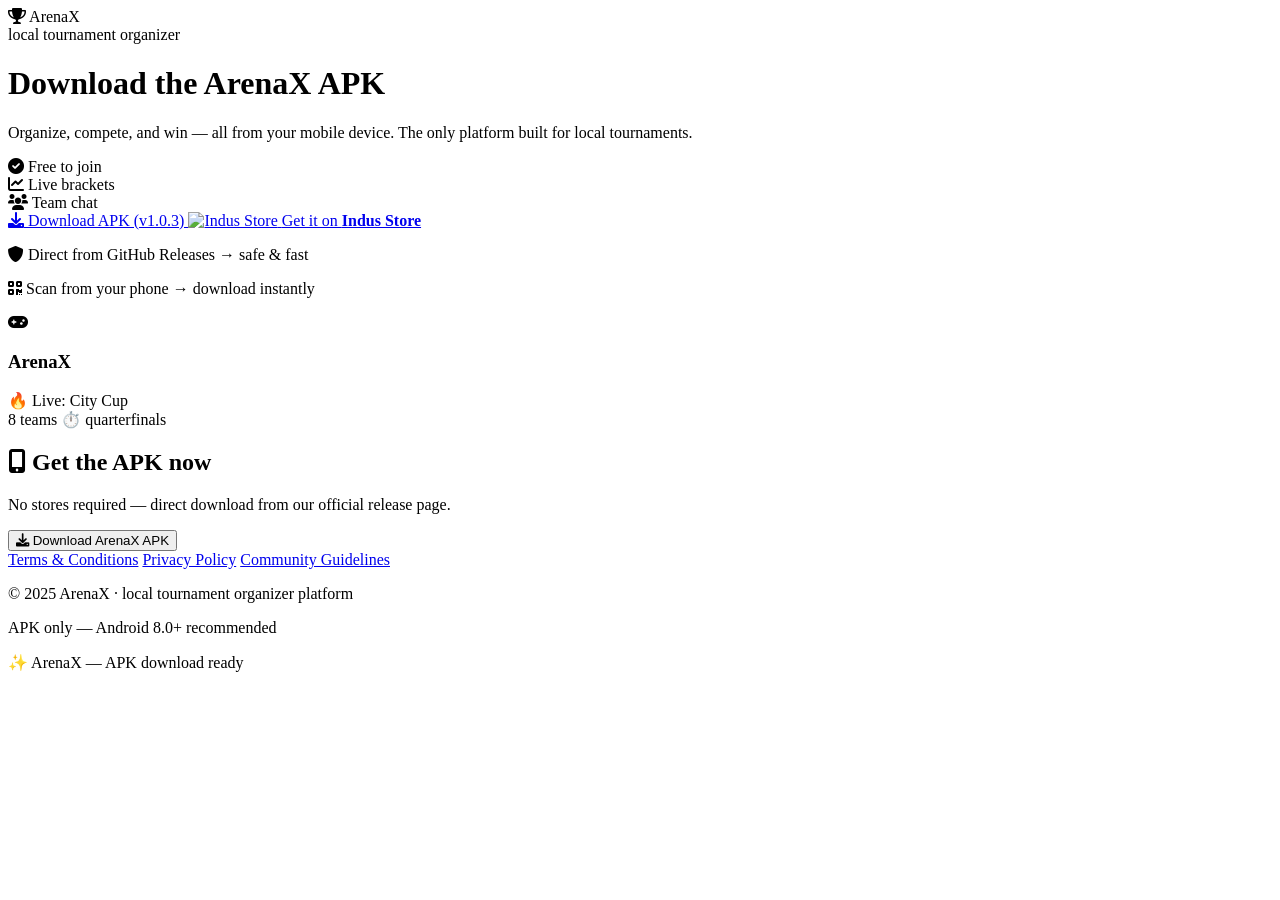
==== index.html @ a6e37fad "Add index.html for ArenaX APK download page" ====
<!DOCTYPE html>
<html lang="en">
<head>
  <meta charset="UTF-8">
  <meta name="viewport" content="width=device-width, initial-scale=1.0, viewport-fit=cover">

  <!-- ===== SEO META TAGS ===== -->
  <title>ArenaX · Download APK v1.0.3 | Local Tournament Organizer</title>
  <meta name="description" content="Download ArenaX APK v1.0.3 – the ultimate platform for organizing local tournaments. Free, fast, and direct from GitHub and Indus Store.">
  <meta name="keywords" content="ArenaX, APK download, local tournaments, tournament organizer, gaming app, Indus Store, Android">
  <meta name="author" content="ArenaX Team">
  <link rel="canonical" href="https://arenax-11.vercel.app/">

  <!-- Open Graph -->
  <meta property="og:title" content="ArenaX · Download APK v1.0.3">
  <meta property="og:description" content="Organize local tournaments, live brackets, team chat – all from your phone. Download the latest APK now.">
  <meta property="og:image" content="https://arenax-11.vercel.app/og-image.png"> <!-- replace with your image -->
  <meta property="og:url" content="https://arenax-11.vercel.app/">
  <meta property="og:type" content="website">

  <!-- Twitter Card -->
  <meta name="twitter:card" content="summary_large_image">
  <meta name="twitter:title" content="ArenaX · Download APK v1.0.3">
  <meta name="twitter:description" content="The free app for local tournament organizers. Get the APK from GitHub or Indus Store.">
  <meta name="twitter:image" content="https://arenax-11.vercel.app/og-image.png"> <!-- replace -->

  <!-- ===== STYLES & FONTS ===== -->
  <link rel="stylesheet" href="style.css">
  <link rel="stylesheet" href="https://cdnjs.cloudflare.com/ajax/libs/font-awesome/6.0.0-beta3/css/all.min.css">
  <link href="https://fonts.googleapis.com/css2?family=Inter:opsz,wght@14..32,400;14..32,600;14..32,700;14..32,800&display=swap" rel="stylesheet">
</head>
<body>
  <div class="container">
    <!-- brand -->
    <div class="brand">
      <div class="logo">
        <i class="fas fa-trophy"></i> Arena<span>X</span>
      </div>
      <div class="tagline">local tournament organizer</div>
    </div>

    <!-- hero -->
    <div class="hero">
      <div class="hero-text">
        <h1>Download the <span>ArenaX</span> APK</h1>
        <p>Organize, compete, and win — all from your mobile device. The only platform built for local tournaments.</p>
        <div class="badges">
          <div class="badge"><i class="fas fa-check-circle"></i> Free to join</div>
          <div class="badge"><i class="fas fa-chart-line"></i> Live brackets</div>
          <div class="badge"><i class="fas fa-users"></i> Team chat</div>
        </div>

        <!-- DOWNLOAD AREA: two buttons -->
        <div class="download-area">
          <!-- Main APK (GitHub) -->
          <a href="#" id="direct-apk-btn" class="btn-apk-main">
            <i class="fas fa-download"></i> Download APK (v1.0.3)
          </a>

          <!-- Indus Store button with local indus.png -->
          <a href="https://www.indusappstore.com/apps/sports/arenax/com.arenax.app/?page=details&id=com.arenax.app" target="_blank" rel="noopener noreferrer" class="btn-store">
            <img src="indus.png" alt="Indus Store" class="store-icon" width="22" height="22">
            <span>Get it on <strong>Indus Store</strong></span>
          </a>

          <p class="info-text"><i class="fas fa-shield-alt"></i> Direct from GitHub Releases → safe & fast</p>
        </div>
        <p class="qr-hint"><i class="fas fa-qrcode"></i> Scan from your phone → download instantly</p>
      </div>

      <!-- phone mock -->
      <div class="hero-mock">
        <div class="phone-card">
          <i class="fas fa-gamepad"></i>
          <h3>ArenaX</h3>
          <div class="tourney-chip">🔥 Live: City Cup</div>
          <div class="mini-stats">
            <span>8 teams</span>
            <span>⏱️ quarterfinals</span>
          </div>
        </div>
      </div>
    </div>

    <!-- bottom CTA -->
    <div class="bottom-cta">
      <h2><i class="fas fa-mobile-alt"></i> Get the APK now</h2>
      <p>No stores required — direct download from our official release page.</p>
      <button id="bottom-apk-btn" class="btn-outline"><i class="fas fa-download"></i> Download ArenaX APK</button>
    </div>

    <!-- footer -->
    <footer>
      <div class="footer-legal-links">
        <a href="terms-condition.txt" target="_blank" rel="noopener noreferrer">Terms & Conditions</a>
        <a href="privacy-policy.txt" target="_blank" rel="noopener noreferrer">Privacy Policy</a>
        <a href="community-guideline.txt" target="_blank" rel="noopener noreferrer">Community Guidelines</a>
      </div>
      <p>© 2025 ArenaX · local tournament organizer platform</p>
      <p class="tiny">APK only — Android 8.0+ recommended</p>
    </footer>
  </div>

  <!-- toast -->
  <div id="toast-msg" class="toast-message">✨ ArenaX — APK download ready</div>

  <script src="script.js"></script>
</body>
</html>
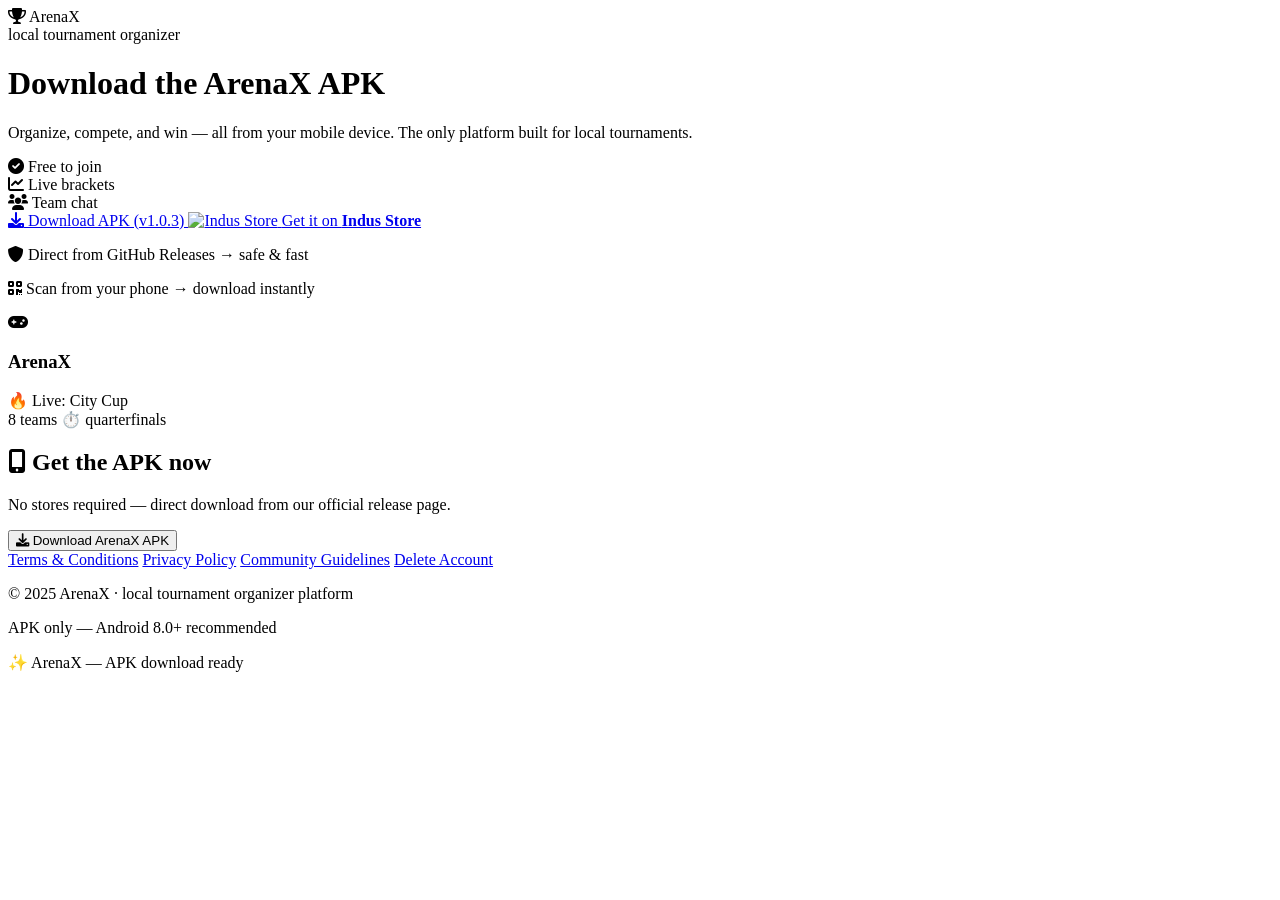
==== commit 04aa6e89: "Add 'Delete Account' link to footer" ====
--- a/index.html
+++ b/index.html
@@ -95,6 +95,7 @@
         <a href="terms-condition.txt" target="_blank" rel="noopener noreferrer">Terms & Conditions</a>
         <a href="privacy-policy.txt" target="_blank" rel="noopener noreferrer">Privacy Policy</a>
         <a href="community-guideline.txt" target="_blank" rel="noopener noreferrer">Community Guidelines</a>
+        <a href="community-guideline.txt" target="_blank" rel="noopener noreferrer">Delete Account</a>
       </div>
       <p>© 2025 ArenaX · local tournament organizer platform</p>
       <p class="tiny">APK only — Android 8.0+ recommended</p>
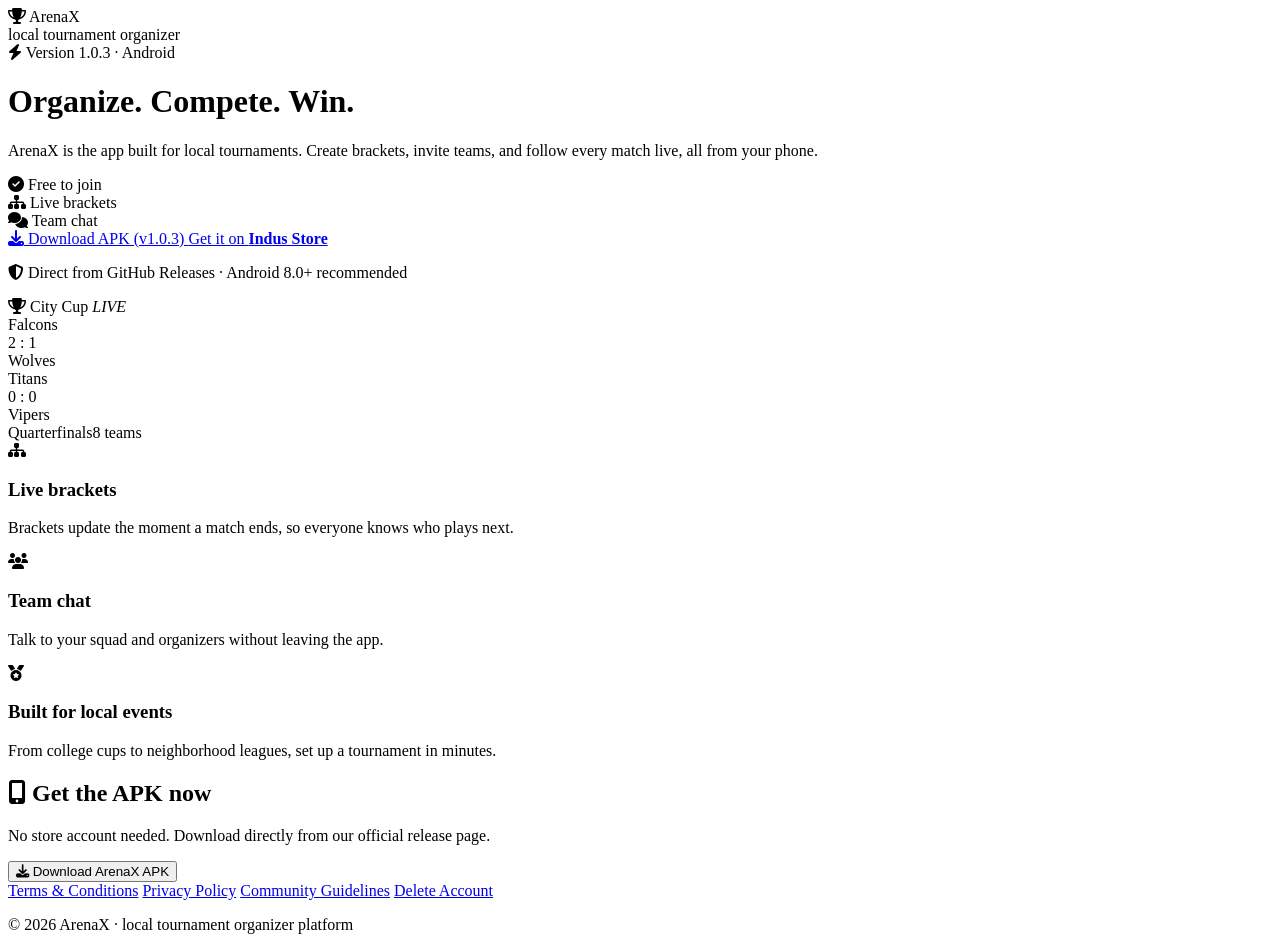
==== commit eb8bbf44: "Revise SEO meta tags and update links Updated SEO meta tags, links, and content for clarity and accu" ====
--- a/index.html
+++ b/index.html
@@ -3,107 +3,146 @@
 <head>
   <meta charset="UTF-8">
   <meta name="viewport" content="width=device-width, initial-scale=1.0, viewport-fit=cover">
+  <meta name="theme-color" content="#0b0d1a">
 
-  <!-- ===== SEO META TAGS ===== -->
+  <!-- SEO -->
   <title>ArenaX · Download APK v1.0.3 | Local Tournament Organizer</title>
-  <meta name="description" content="Download ArenaX APK v1.0.3 – the ultimate platform for organizing local tournaments. Free, fast, and direct from GitHub and Indus Store.">
+  <meta name="description" content="Download ArenaX APK v1.0.3 – the platform for organizing local tournaments. Live brackets, team chat, free to join.">
   <meta name="keywords" content="ArenaX, APK download, local tournaments, tournament organizer, gaming app, Indus Store, Android">
   <meta name="author" content="ArenaX Team">
-  <link rel="canonical" href="https://arenax-11.vercel.app/">
+  <link rel="canonical" href="https://arenax-legal.vercel.app/">
 
-  <!-- Open Graph -->
+  <!-- Open Graph (add og-image.png, 1200x630, to the repo root if you want a preview image) -->
   <meta property="og:title" content="ArenaX · Download APK v1.0.3">
-  <meta property="og:description" content="Organize local tournaments, live brackets, team chat – all from your phone. Download the latest APK now.">
-  <meta property="og:image" content="https://arenax-11.vercel.app/og-image.png"> <!-- replace with your image -->
-  <meta property="og:url" content="https://arenax-11.vercel.app/">
+  <meta property="og:description" content="Organize local tournaments, live brackets, team chat – all from your phone.">
+  <meta property="og:image" content="https://arenax-legal.vercel.app/og-image.png">
+  <meta property="og:url" content="https://arenax-legal.vercel.app/">
   <meta property="og:type" content="website">
 
-  <!-- Twitter Card -->
+  <!-- Twitter -->
   <meta name="twitter:card" content="summary_large_image">
   <meta name="twitter:title" content="ArenaX · Download APK v1.0.3">
-  <meta name="twitter:description" content="The free app for local tournament organizers. Get the APK from GitHub or Indus Store.">
-  <meta name="twitter:image" content="https://arenax-11.vercel.app/og-image.png"> <!-- replace -->
+  <meta name="twitter:description" content="The free app for local tournament organizers.">
+  <meta name="twitter:image" content="https://arenax-legal.vercel.app/og-image.png">
 
-  <!-- ===== STYLES & FONTS ===== -->
+  <!-- Styles & fonts -->
+  <link rel="preconnect" href="https://fonts.googleapis.com">
+  <link rel="preconnect" href="https://fonts.gstatic.com" crossorigin>
+  <link href="https://fonts.googleapis.com/css2?family=Inter:wght@400;500;600;700;800&display=swap" rel="stylesheet">
+  <link rel="stylesheet" href="https://cdnjs.cloudflare.com/ajax/libs/font-awesome/6.5.1/css/all.min.css">
   <link rel="stylesheet" href="style.css">
-  <link rel="stylesheet" href="https://cdnjs.cloudflare.com/ajax/libs/font-awesome/6.0.0-beta3/css/all.min.css">
-  <link href="https://fonts.googleapis.com/css2?family=Inter:opsz,wght@14..32,400;14..32,600;14..32,700;14..32,800&display=swap" rel="stylesheet">
 </head>
 <body>
+  <div class="bg-glow bg-glow-1"></div>
+  <div class="bg-glow bg-glow-2"></div>
+
   <div class="container">
-    <!-- brand -->
-    <div class="brand">
-      <div class="logo">
-        <i class="fas fa-trophy"></i> Arena<span>X</span>
-      </div>
+
+    <!-- Header -->
+    <header class="topbar">
+      <div class="logo"><i class="fas fa-trophy"></i> Arena<span>X</span></div>
       <div class="tagline">local tournament organizer</div>
-    </div>
+    </header>
 
-    <!-- hero -->
-    <div class="hero">
+    <!-- Hero -->
+    <main class="hero">
       <div class="hero-text">
-        <h1>Download the <span>ArenaX</span> APK</h1>
-        <p>Organize, compete, and win — all from your mobile device. The only platform built for local tournaments.</p>
+        <span class="pill"><i class="fas fa-bolt"></i> Version 1.0.3 · Android</span>
+        <h1>Organize. Compete. <span class="grad">Win.</span></h1>
+        <p class="lead">ArenaX is the app built for local tournaments. Create brackets, invite teams, and follow every match live, all from your phone.</p>
+
         <div class="badges">
           <div class="badge"><i class="fas fa-check-circle"></i> Free to join</div>
-          <div class="badge"><i class="fas fa-chart-line"></i> Live brackets</div>
-          <div class="badge"><i class="fas fa-users"></i> Team chat</div>
+          <div class="badge"><i class="fas fa-sitemap"></i> Live brackets</div>
+          <div class="badge"><i class="fas fa-comments"></i> Team chat</div>
         </div>
 
-        <!-- DOWNLOAD AREA: two buttons -->
         <div class="download-area">
-          <!-- Main APK (GitHub) -->
-          <a href="#" id="direct-apk-btn" class="btn-apk-main">
+          <a href="#" id="direct-apk-btn" class="btn btn-primary">
             <i class="fas fa-download"></i> Download APK (v1.0.3)
           </a>
 
-          <!-- Indus Store button with local indus.png -->
-          <a href="https://www.indusappstore.com/apps/sports/arenax/com.arenax.app/?page=details&id=com.arenax.app" target="_blank" rel="noopener noreferrer" class="btn-store">
-            <img src="indus.png" alt="Indus Store" class="store-icon" width="22" height="22">
+          <a href="https://www.indusappstore.com/apps/sports/arenax/com.arenax.app/?page=details&id=com.arenax.app"
+             target="_blank" rel="noopener noreferrer" class="btn btn-store">
+            <img src="indus.png" alt="" class="store-icon" width="24" height="24" onerror="this.style.display='none'">
             <span>Get it on <strong>Indus Store</strong></span>
           </a>
-
-          <p class="info-text"><i class="fas fa-shield-alt"></i> Direct from GitHub Releases → safe & fast</p>
         </div>
-        <p class="qr-hint"><i class="fas fa-qrcode"></i> Scan from your phone → download instantly</p>
+        <p class="info-text"><i class="fas fa-shield-halved"></i> Direct from GitHub Releases · Android 8.0+ recommended</p>
       </div>
 
-      <!-- phone mock -->
-      <div class="hero-mock">
-        <div class="phone-card">
-          <i class="fas fa-gamepad"></i>
-          <h3>ArenaX</h3>
-          <div class="tourney-chip">🔥 Live: City Cup</div>
-          <div class="mini-stats">
-            <span>8 teams</span>
-            <span>⏱️ quarterfinals</span>
+      <!-- Phone mock -->
+      <div class="hero-mock" aria-hidden="true">
+        <div class="phone">
+          <div class="phone-notch"></div>
+          <div class="phone-screen">
+            <div class="screen-head">
+              <i class="fas fa-trophy"></i>
+              <span>City Cup</span>
+              <em class="live">LIVE</em>
+            </div>
+
+            <div class="match">
+              <div class="team"><span class="dot d1"></span>Falcons</div>
+              <div class="score">2 : 1</div>
+              <div class="team right">Wolves<span class="dot d2"></span></div>
+            </div>
+            <div class="match">
+              <div class="team"><span class="dot d3"></span>Titans</div>
+              <div class="score">0 : 0</div>
+              <div class="team right">Vipers<span class="dot d4"></span></div>
+            </div>
+
+            <div class="progress">
+              <div class="progress-label"><span>Quarterfinals</span><span>8 teams</span></div>
+              <div class="bar"><div class="bar-fill"></div></div>
+            </div>
           </div>
         </div>
       </div>
-    </div>
+    </main>
 
-    <!-- bottom CTA -->
-    <div class="bottom-cta">
-      <h2><i class="fas fa-mobile-alt"></i> Get the APK now</h2>
-      <p>No stores required — direct download from our official release page.</p>
-      <button id="bottom-apk-btn" class="btn-outline"><i class="fas fa-download"></i> Download ArenaX APK</button>
-    </div>
+    <!-- Features -->
+    <section class="features">
+      <div class="feature">
+        <div class="f-icon"><i class="fas fa-sitemap"></i></div>
+        <h3>Live brackets</h3>
+        <p>Brackets update the moment a match ends, so everyone knows who plays next.</p>
+      </div>
+      <div class="feature">
+        <div class="f-icon"><i class="fas fa-users"></i></div>
+        <h3>Team chat</h3>
+        <p>Talk to your squad and organizers without leaving the app.</p>
+      </div>
+      <div class="feature">
+        <div class="f-icon"><i class="fas fa-medal"></i></div>
+        <h3>Built for local events</h3>
+        <p>From college cups to neighborhood leagues, set up a tournament in minutes.</p>
+      </div>
+    </section>
 
-    <!-- footer -->
-    <footer>
-      <div class="footer-legal-links">
-        <a href="terms-condition.txt" target="_blank" rel="noopener noreferrer">Terms & Conditions</a>
+    <!-- Bottom CTA -->
+    <section class="bottom-cta">
+      <h2><i class="fas fa-mobile-screen-button"></i> Get the APK now</h2>
+      <p>No store account needed. Download directly from our official release page.</p>
+      <button id="bottom-apk-btn" class="btn btn-outline" type="button">
+        <i class="fas fa-download"></i> Download ArenaX APK
+      </button>
+    </section>
+
+    <!-- Footer -->
+    <footer class="footer">
+      <nav class="footer-legal-links">
+        <a href="terms-condition.txt" target="_blank" rel="noopener noreferrer">Terms &amp; Conditions</a>
         <a href="privacy-policy.txt" target="_blank" rel="noopener noreferrer">Privacy Policy</a>
         <a href="community-guideline.txt" target="_blank" rel="noopener noreferrer">Community Guidelines</a>
-        <a href="community-guideline.txt" target="_blank" rel="noopener noreferrer">Delete Account</a>
-      </div>
-      <p>© 2025 ArenaX · local tournament organizer platform</p>
-      <p class="tiny">APK only — Android 8.0+ recommended</p>
+        <a href="delete-account.txt" target="_blank" rel="noopener noreferrer">Delete Account</a>
+      </nav>
+      <p>© 2026 ArenaX · local tournament organizer platform</p>
     </footer>
   </div>
 
-  <!-- toast -->
-  <div id="toast-msg" class="toast-message">✨ ArenaX — APK download ready</div>
+  <div id="toast-msg" class="toast-message" role="status" aria-live="polite"></div>
 
   <script src="script.js"></script>
 </body>
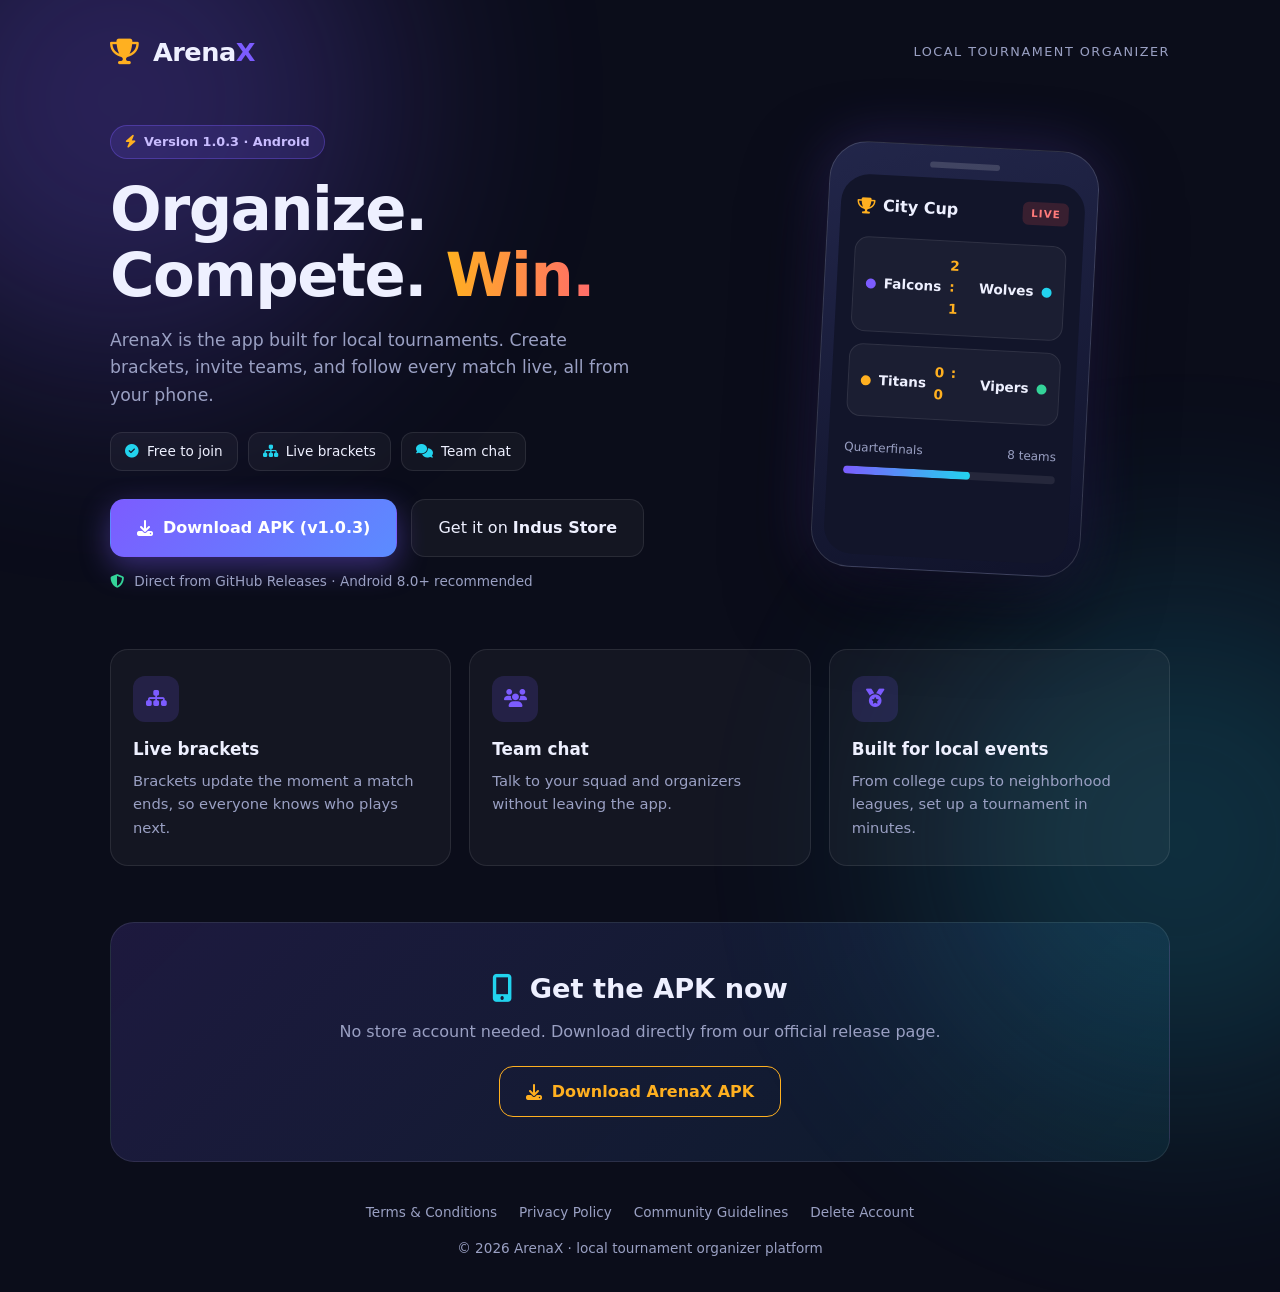
==== commit 08e8ca2b: "Update footer links to HTML files" ====
--- a/index.html
+++ b/index.html
@@ -133,10 +133,10 @@
     <!-- Footer -->
     <footer class="footer">
       <nav class="footer-legal-links">
-        <a href="terms-condition.txt" target="_blank" rel="noopener noreferrer">Terms &amp; Conditions</a>
-        <a href="privacy-policy.txt" target="_blank" rel="noopener noreferrer">Privacy Policy</a>
-        <a href="community-guideline.txt" target="_blank" rel="noopener noreferrer">Community Guidelines</a>
-        <a href="delete-account.txt" target="_blank" rel="noopener noreferrer">Delete Account</a>
+        <a href="terms-condition.html">Terms &amp; Conditions</a>
+        <a href="privacy-policy.html">Privacy Policy</a>
+        <a href="community-guideline.html">Community Guidelines</a>
+        <a href="delete-account.html">Delete Account</a>
       </nav>
       <p>© 2026 ArenaX · local tournament organizer platform</p>
     </footer>
--- a/style.css
+++ b/style.css
@@ -0,0 +1,367 @@
+/* ArenaX landing page */
+:root {
+  --bg: #0b0d1a;
+  --bg-soft: #12152a;
+  --card: rgba(255, 255, 255, 0.04);
+  --border: rgba(255, 255, 255, 0.09);
+  --text: #eef0ff;
+  --muted: #9aa0c3;
+  --violet: #7c5cff;
+  --cyan: #22d3ee;
+  --gold: #ffb020;
+  --green: #34d399;
+  --radius: 18px;
+}
+
+* { box-sizing: border-box; margin: 0; padding: 0; }
+
+html { scroll-behavior: smooth; }
+
+body {
+  font-family: 'Inter', system-ui, -apple-system, 'Segoe UI', Roboto, sans-serif;
+  background: var(--bg);
+  color: var(--text);
+  line-height: 1.6;
+  min-height: 100vh;
+  overflow-x: hidden;
+  -webkit-font-smoothing: antialiased;
+}
+
+a { color: inherit; text-decoration: none; }
+
+/* Background glow */
+.bg-glow {
+  position: fixed;
+  width: 520px;
+  height: 520px;
+  border-radius: 50%;
+  filter: blur(120px);
+  opacity: 0.28;
+  pointer-events: none;
+  z-index: 0;
+}
+.bg-glow-1 { background: var(--violet); top: -160px; left: -140px; }
+.bg-glow-2 { background: var(--cyan); bottom: -200px; right: -160px; opacity: 0.18; }
+
+.container {
+  position: relative;
+  z-index: 1;
+  max-width: 1100px;
+  margin: 0 auto;
+  padding: 24px 20px calc(32px + env(safe-area-inset-bottom));
+}
+
+/* Header */
+.topbar {
+  display: flex;
+  align-items: center;
+  justify-content: space-between;
+  gap: 12px;
+  padding: 8px 0 28px;
+}
+.logo {
+  font-size: 1.6rem;
+  font-weight: 800;
+  letter-spacing: -0.5px;
+}
+.logo i { color: var(--gold); margin-right: 6px; }
+.logo span { color: var(--violet); }
+.tagline {
+  font-size: 0.8rem;
+  color: var(--muted);
+  text-transform: uppercase;
+  letter-spacing: 1.5px;
+}
+
+/* Hero */
+.hero {
+  display: grid;
+  grid-template-columns: 1.15fr 0.85fr;
+  gap: 48px;
+  align-items: center;
+  padding: 24px 0 56px;
+}
+
+.pill {
+  display: inline-flex;
+  align-items: center;
+  gap: 8px;
+  padding: 6px 14px;
+  border-radius: 999px;
+  background: rgba(124, 92, 255, 0.14);
+  border: 1px solid rgba(124, 92, 255, 0.35);
+  color: #c9bdff;
+  font-size: 0.8rem;
+  font-weight: 600;
+  margin-bottom: 18px;
+}
+.pill i { color: var(--gold); }
+
+h1 {
+  font-size: clamp(2.2rem, 5.5vw, 3.8rem);
+  line-height: 1.08;
+  font-weight: 800;
+  letter-spacing: -1.5px;
+  margin-bottom: 18px;
+}
+.grad {
+  background: linear-gradient(90deg, var(--gold), #ff6b6b);
+  -webkit-background-clip: text;
+  background-clip: text;
+  color: transparent;
+}
+
+.lead {
+  color: var(--muted);
+  font-size: 1.08rem;
+  max-width: 520px;
+  margin-bottom: 22px;
+}
+
+.badges { display: flex; flex-wrap: wrap; gap: 10px; margin-bottom: 28px; }
+.badge {
+  display: inline-flex;
+  align-items: center;
+  gap: 8px;
+  padding: 8px 14px;
+  border-radius: 12px;
+  background: var(--card);
+  border: 1px solid var(--border);
+  font-size: 0.85rem;
+  font-weight: 500;
+}
+.badge i { color: var(--cyan); }
+
+/* Buttons */
+.download-area { display: flex; flex-wrap: wrap; gap: 14px; margin-bottom: 14px; }
+
+.btn {
+  display: inline-flex;
+  align-items: center;
+  justify-content: center;
+  gap: 10px;
+  padding: 15px 26px;
+  border-radius: 14px;
+  font-family: inherit;
+  font-size: 1rem;
+  font-weight: 700;
+  cursor: pointer;
+  border: 1px solid transparent;
+  transition: transform 0.15s ease, box-shadow 0.2s ease, background 0.2s ease;
+}
+.btn:hover { transform: translateY(-2px); }
+.btn:active { transform: translateY(0); }
+.btn:focus-visible { outline: 2px solid var(--cyan); outline-offset: 3px; }
+
+.btn-primary {
+  background: linear-gradient(135deg, var(--violet), #5b8cff);
+  color: #fff;
+  box-shadow: 0 10px 30px rgba(124, 92, 255, 0.4);
+}
+.btn-primary:hover { box-shadow: 0 14px 38px rgba(124, 92, 255, 0.55); }
+
+.btn-store {
+  background: var(--card);
+  border-color: var(--border);
+  color: var(--text);
+  font-weight: 500;
+}
+.btn-store strong { font-weight: 700; }
+.btn-store:hover { background: rgba(255, 255, 255, 0.08); }
+.store-icon { border-radius: 6px; object-fit: contain; }
+
+.btn-outline {
+  background: transparent;
+  border-color: var(--gold);
+  color: var(--gold);
+}
+.btn-outline:hover { background: var(--gold); color: #1a1200; }
+
+.info-text { color: var(--muted); font-size: 0.85rem; }
+.info-text i { color: var(--green); margin-right: 6px; }
+
+/* Phone mock */
+.hero-mock { display: flex; justify-content: center; }
+.phone {
+  width: 270px;
+  padding: 12px;
+  border-radius: 38px;
+  background: linear-gradient(160deg, #22264a, #10132a);
+  border: 1px solid rgba(255, 255, 255, 0.14);
+  box-shadow: 0 30px 80px rgba(0, 0, 0, 0.55), 0 0 60px rgba(124, 92, 255, 0.25);
+  transform: rotate(3deg);
+  animation: float 6s ease-in-out infinite;
+}
+@keyframes float {
+  0%, 100% { transform: rotate(3deg) translateY(0); }
+  50% { transform: rotate(3deg) translateY(-10px); }
+}
+.phone-notch {
+  width: 70px;
+  height: 6px;
+  border-radius: 6px;
+  background: rgba(255, 255, 255, 0.15);
+  margin: 4px auto 10px;
+}
+.phone-screen {
+  background: var(--bg-soft);
+  border-radius: 28px;
+  padding: 18px 16px 20px;
+  min-height: 380px;
+}
+.screen-head {
+  display: flex;
+  align-items: center;
+  gap: 8px;
+  font-weight: 700;
+  margin-bottom: 18px;
+}
+.screen-head i { color: var(--gold); }
+.live {
+  margin-left: auto;
+  font-style: normal;
+  font-size: 0.65rem;
+  letter-spacing: 1px;
+  padding: 3px 8px;
+  border-radius: 6px;
+  background: rgba(255, 80, 80, 0.16);
+  color: #ff7b7b;
+  animation: pulse 1.6s ease-in-out infinite;
+}
+@keyframes pulse { 50% { opacity: 0.45; } }
+
+.match {
+  display: grid;
+  grid-template-columns: 1fr auto 1fr;
+  align-items: center;
+  gap: 8px;
+  padding: 14px 12px;
+  border-radius: 14px;
+  background: var(--card);
+  border: 1px solid var(--border);
+  margin-bottom: 12px;
+  font-size: 0.85rem;
+  font-weight: 600;
+}
+.team { display: flex; align-items: center; gap: 8px; }
+.team.right { justify-content: flex-end; }
+.score { font-weight: 800; color: var(--gold); letter-spacing: 1px; }
+.dot { width: 10px; height: 10px; border-radius: 50%; }
+.d1 { background: var(--violet); }
+.d2 { background: var(--cyan); }
+.d3 { background: var(--gold); }
+.d4 { background: var(--green); }
+
+.progress { margin-top: 22px; }
+.progress-label {
+  display: flex;
+  justify-content: space-between;
+  font-size: 0.75rem;
+  color: var(--muted);
+  margin-bottom: 8px;
+}
+.bar { height: 8px; border-radius: 8px; background: rgba(255, 255, 255, 0.08); overflow: hidden; }
+.bar-fill {
+  width: 60%;
+  height: 100%;
+  border-radius: 8px;
+  background: linear-gradient(90deg, var(--violet), var(--cyan));
+}
+
+/* Features */
+.features {
+  display: grid;
+  grid-template-columns: repeat(3, 1fr);
+  gap: 18px;
+  padding-bottom: 56px;
+}
+.feature {
+  padding: 26px 22px;
+  border-radius: var(--radius);
+  background: var(--card);
+  border: 1px solid var(--border);
+  transition: transform 0.2s ease, border-color 0.2s ease;
+}
+.feature:hover { transform: translateY(-4px); border-color: rgba(124, 92, 255, 0.5); }
+.f-icon {
+  width: 46px;
+  height: 46px;
+  border-radius: 12px;
+  display: grid;
+  place-items: center;
+  background: rgba(124, 92, 255, 0.16);
+  color: var(--violet);
+  font-size: 1.15rem;
+  margin-bottom: 14px;
+}
+.feature h3 { font-size: 1.05rem; margin-bottom: 6px; }
+.feature p { color: var(--muted); font-size: 0.92rem; }
+
+/* Bottom CTA */
+.bottom-cta {
+  text-align: center;
+  padding: 44px 24px;
+  border-radius: 24px;
+  background: linear-gradient(135deg, rgba(124, 92, 255, 0.16), rgba(34, 211, 238, 0.08));
+  border: 1px solid var(--border);
+  margin-bottom: 40px;
+}
+.bottom-cta h2 { font-size: 1.7rem; margin-bottom: 8px; }
+.bottom-cta h2 i { color: var(--cyan); margin-right: 8px; }
+.bottom-cta p { color: var(--muted); margin-bottom: 22px; }
+
+/* Footer */
+.footer { text-align: center; color: var(--muted); font-size: 0.85rem; }
+.footer-legal-links {
+  display: flex;
+  flex-wrap: wrap;
+  justify-content: center;
+  gap: 10px 22px;
+  margin-bottom: 14px;
+}
+.footer-legal-links a { transition: color 0.15s ease; }
+.footer-legal-links a:hover { color: var(--gold); }
+
+/* Toast */
+.toast-message {
+  position: fixed;
+  left: 50%;
+  bottom: calc(24px + env(safe-area-inset-bottom));
+  transform: translate(-50%, 30px);
+  padding: 12px 22px;
+  border-radius: 12px;
+  background: #1c2040;
+  border: 1px solid var(--border);
+  color: var(--text);
+  font-size: 0.9rem;
+  font-weight: 500;
+  opacity: 0;
+  pointer-events: none;
+  transition: opacity 0.25s ease, transform 0.25s ease;
+  z-index: 50;
+  max-width: calc(100vw - 32px);
+  text-align: center;
+}
+.toast-message.show { opacity: 1; transform: translate(-50%, 0); }
+
+/* Scroll reveal */
+.reveal { opacity: 0; transform: translateY(18px); transition: opacity 0.6s ease, transform 0.6s ease; }
+.reveal.in { opacity: 1; transform: none; }
+
+/* Responsive */
+@media (max-width: 860px) {
+  .hero { grid-template-columns: 1fr; gap: 36px; text-align: center; padding-top: 8px; }
+  .lead { margin-left: auto; margin-right: auto; }
+  .badges, .download-area { justify-content: center; }
+  .features { grid-template-columns: 1fr; }
+}
+@media (max-width: 520px) {
+  .topbar { flex-direction: column; align-items: flex-start; gap: 2px; }
+  .btn { width: 100%; }
+  .phone { width: 240px; }
+}
+
+@media (prefers-reduced-motion: reduce) {
+  * { animation: none !important; transition: none !important; }
+  .reveal { opacity: 1; transform: none; }
+}
